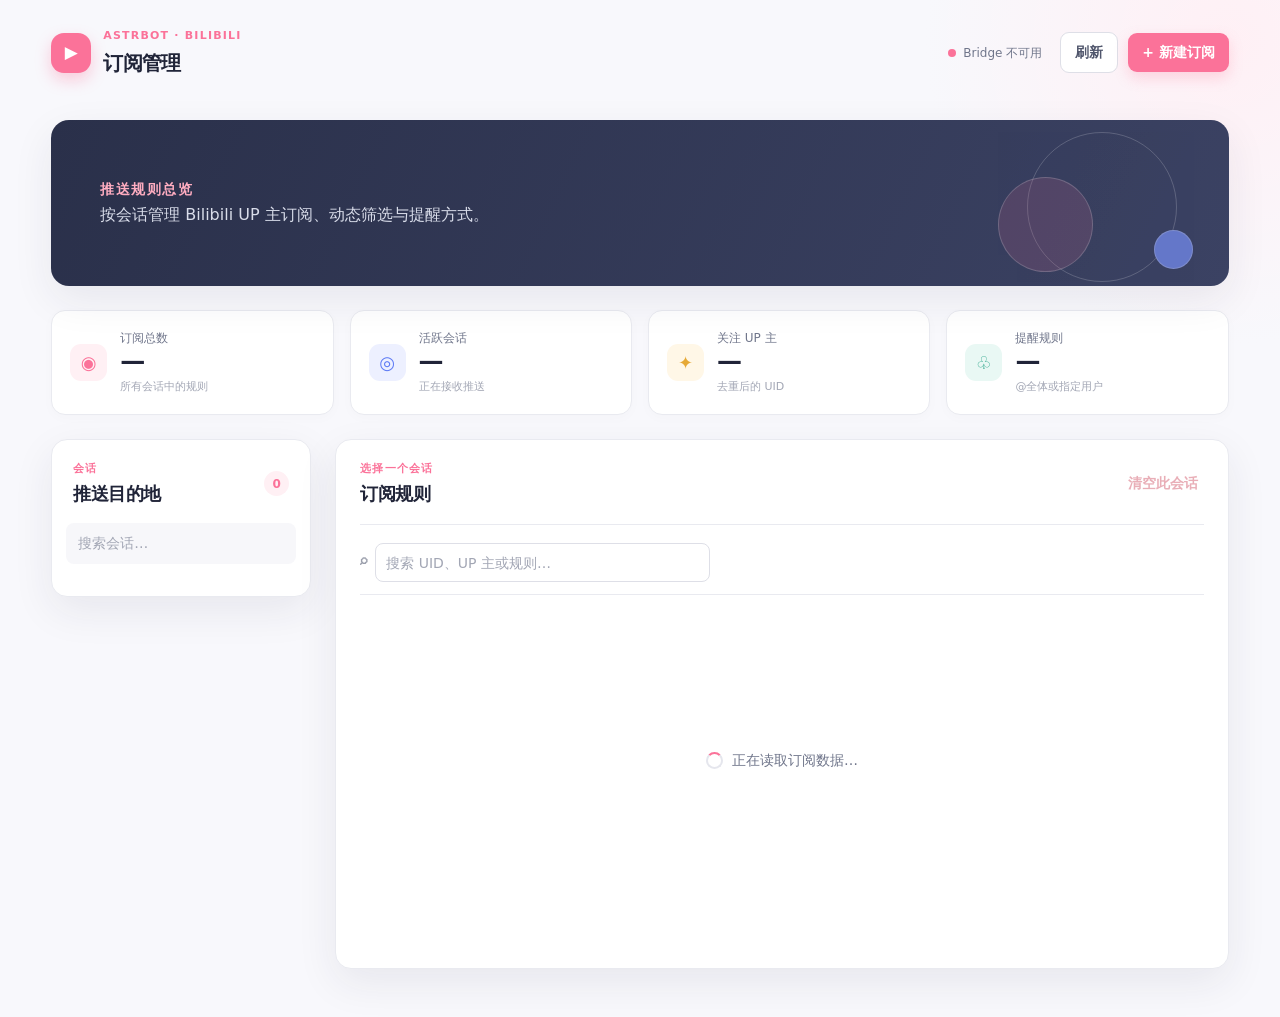
==== pages/subscription-manager/index.html @ 0c285168 "feat: add plugin page" ====
<!doctype html>
<html lang="zh-CN">
<head>
  <meta charset="utf-8">
  <meta name="viewport" content="width=device-width, initial-scale=1">
  <meta name="color-scheme" content="light">
  <title>Bilibili 订阅管理</title>
  <link rel="stylesheet" href="./style.css">
</head>
<body>
  <a class="skip-link" href="#subscriptions">跳到订阅列表</a>
  <main class="app-shell">
    <header class="topbar">
      <div class="brand">
        <span class="brand-mark" aria-hidden="true">▶</span>
        <div><p class="eyebrow">ASTRBOT · BILIBILI</p><h1>订阅管理</h1></div>
      </div>
      <div class="topbar-actions">
        <span id="connection-state" class="connection-state" role="status"><i></i> 正在连接</span>
        <button id="refresh-button" class="button button-secondary" type="button" title="刷新数据">刷新</button>
        <button id="create-button" class="button button-primary" type="button">+ 新建订阅</button>
      </div>
    </header>

    <section class="hero" aria-labelledby="page-summary">
      <div>
        <p class="eyebrow">推送规则总览</p>
        <p>按会话管理 Bilibili UP 主订阅、动态筛选与提醒方式。</p>
      </div>
      <div class="hero-decoration" aria-hidden="true"><span></span><span></span><span></span></div>
    </section>

    <section class="metrics" aria-label="订阅统计">
      <article class="metric-card"><span class="metric-icon pink" aria-hidden="true">◉</span><div><span>订阅总数</span><strong id="stat-subscriptions">—</strong><small>所有会话中的规则</small></div></article>
      <article class="metric-card"><span class="metric-icon blue" aria-hidden="true">◎</span><div><span>活跃会话</span><strong id="stat-sessions">—</strong><small>正在接收推送</small></div></article>
      <article class="metric-card"><span class="metric-icon amber" aria-hidden="true">✦</span><div><span>关注 UP 主</span><strong id="stat-ups">—</strong><small>去重后的 UID</small></div></article>
      <article class="metric-card"><span class="metric-icon mint" aria-hidden="true">♧</span><div><span>提醒规则</span><strong id="stat-notifications">—</strong><small>@全体或指定用户</small></div></article>
    </section>

    <section class="workspace" aria-label="订阅工作区">
      <aside class="session-panel" aria-labelledby="sessions-title">
        <div class="panel-heading"><div><p class="eyebrow">会话</p><h2 id="sessions-title">推送目的地</h2></div><span id="session-count" class="count-badge">0</span></div>
        <label class="visually-hidden" for="session-filter">过滤会话</label>
        <input id="session-filter" class="session-filter" type="search" placeholder="搜索会话…" autocomplete="off">
        <div id="session-list" class="session-list" role="listbox" aria-label="会话列表"></div>
      </aside>

      <section id="subscriptions" class="table-panel" aria-labelledby="subscriptions-title" tabindex="-1">
        <div class="panel-heading table-heading"><div><p id="selected-session-caption" class="eyebrow">选择一个会话</p><h2 id="subscriptions-title">订阅规则</h2></div><button id="delete-session-button" class="text-button danger" type="button" disabled>清空此会话</button></div>
        <div class="table-tools">
          <label class="search-field" for="subscription-search"><span aria-hidden="true">⌕</span><input id="subscription-search" type="search" placeholder="搜索 UID、UP 主或规则…" autocomplete="off"></label>
          <span id="result-count" class="result-count" aria-live="polite"></span>
        </div>
        <div id="loading-state" class="loading-state" aria-live="polite"><span class="spinner" aria-hidden="true"></span>正在读取订阅数据…</div>
        <div id="table-wrap" class="table-wrap" hidden>
          <table>
            <thead><tr><th scope="col">UP 主</th><th scope="col">动态类型</th><th scope="col">内容筛选</th><th scope="col">提醒方式</th><th scope="col"><span class="visually-hidden">操作</span></th></tr></thead>
            <tbody id="subscription-body"></tbody>
          </table>
        </div>
        <div id="empty-state" class="empty-state" hidden><span aria-hidden="true">◌</span><h3>这里还没有订阅</h3><p>新建一条规则，开始接收 UP 主动态。</p><button class="button button-primary empty-create" type="button">+ 新建订阅</button></div>
      </section>
    </section>
  </main>

  <div id="drawer-backdrop" class="drawer-backdrop" hidden></div>
  <aside id="subscription-drawer" class="drawer" aria-labelledby="drawer-title" aria-modal="true" role="dialog" hidden>
    <form id="subscription-form" novalidate>
      <header class="drawer-header"><div><p id="drawer-kicker" class="eyebrow">新建规则</p><h2 id="drawer-title">添加订阅</h2></div><button id="close-drawer" class="icon-button" type="button" aria-label="关闭抽屉">×</button></header>
      <div class="drawer-content">
        <div id="form-message" class="form-message" role="alert" hidden></div>
        <fieldset class="form-section"><legend>订阅对象</legend>
          <div class="form-grid">
            <label>会话 UMO <span aria-hidden="true">*</span><input name="umo" required placeholder="例如 aiocqhttp:GroupMessage:12345" autocomplete="off"><small>推送到的 AstrBot 会话标识。</small></label>
            <label>UP 主 UID <span aria-hidden="true">*</span><div class="uid-control"><input name="uid" inputmode="numeric" pattern="[0-9]+" required placeholder="例如 2" autocomplete="off"><button id="lookup-up" type="button" class="button button-secondary">查找</button></div><small id="up-preview">输入 UID 后可查找 UP 主。</small></label>
          </div>
        </fieldset>
        <fieldset class="form-section"><legend>动态筛选</legend>
          <p class="field-hint">未选择类型时，默认接收所有支持的动态类型。</p>
          <div id="type-options" class="check-grid">
            <label><input type="checkbox" name="filter_types" value="video"> 过滤视频</label><label><input type="checkbox" name="filter_types" value="draw"> 过滤图文</label><label><input type="checkbox" name="filter_types" value="article"> 过滤专栏</label><label><input type="checkbox" name="filter_types" value="forward"> 过滤转发</label><label><input type="checkbox" name="filter_types" value="lottery"> 过滤抽奖</label><label><input type="checkbox" name="filter_types" value="live"> 过滤直播</label><label><input type="checkbox" name="filter_types" value="live_end"> 仅过滤下播</label><label><input type="checkbox" name="filter_types" value="forward_lottery"> 过滤转发抽奖</label>
          </div>
          <label class="full-label">内容过滤正则 <textarea name="filter_regex" rows="3" placeholder="例如 口令" autocomplete="off"></textarea><small>每行一条；命中正则的动态将被过滤。</small></label>
        </fieldset>
        <fieldset class="form-section"><legend>提醒方式</legend>
          <label class="toggle-row"><span><strong>@全体成员</strong><small>群聊中发布动态或开播时尝试 @ 全体。</small></span><input type="checkbox" name="at_all" role="switch"><i aria-hidden="true"></i></label>
          <label class="toggle-row"><span><strong>仅开播 @ 全体</strong><small>只在该 UP 主开播时尝试 @ 全体。</small></span><input type="checkbox" name="live_atall" role="switch"><i aria-hidden="true"></i></label>
          <label class="full-label">@指定订阅者 <input name="at_sub_users" placeholder="使用逗号分隔用户 ID" autocomplete="off"><small>动态命中时依次 @ 这些订阅者。</small></label>
        </fieldset>
      </div>
      <footer class="drawer-footer"><button id="cancel-drawer" class="button button-secondary" type="button">取消</button><button id="save-subscription" class="button button-primary" type="submit">保存订阅</button></footer>
    </form>
  </aside>

  <div id="confirm-dialog" class="modal-backdrop" role="presentation" hidden><section class="confirm-dialog" role="dialog" aria-modal="true" aria-labelledby="confirm-title" aria-describedby="confirm-description"><span class="confirm-icon" aria-hidden="true">!</span><h2 id="confirm-title">确认操作</h2><p id="confirm-description"></p><div class="confirm-actions"><button id="confirm-cancel" class="button button-secondary" type="button">取消</button><button id="confirm-ok" class="button button-danger" type="button">确认删除</button></div></section></div>
  <div id="toast-region" class="toast-region" aria-live="polite" aria-atomic="true"></div>
  <script type="module" src="./app.js"></script>
</body>
</html>
---- pages/subscription-manager/style.css ----
[hidden]{display:none!important}:root{--ink:#202438;--muted:#70768b;--line:#e9eaf0;--surface:#fff;--canvas:#f8f8fc;--pink:#fb7299;--pink-deep:#e8547f;--pink-soft:#fff0f4;--blue:#5e7bf5;--mint:#40af96;--amber:#e6a936;--shadow:0 14px 40px rgba(38,42,64,.08);font-family:Inter,"PingFang SC","Microsoft YaHei",system-ui,sans-serif;color:var(--ink);background:var(--canvas)}*{box-sizing:border-box}body{margin:0;background:radial-gradient(circle at 96% 4%,#fff0f5 0,transparent 19rem),var(--canvas);font-size:14px;line-height:1.5}button,input{font:inherit}button{cursor:pointer}button:focus-visible,input:focus-visible{outline:3px solid rgba(94,123,245,.28);outline-offset:2px}.skip-link{position:fixed;z-index:20;top:-3rem;left:1rem;background:var(--ink);color:#fff;padding:.6rem .9rem;border-radius:8px}.skip-link:focus{top:1rem}.app-shell{max-width:1440px;margin:auto;padding:28px clamp(18px,4vw,56px) 48px}.topbar,.panel-heading,.topbar-actions,.brand,.metrics,.table-tools,.uid-control{display:flex;align-items:center}.topbar{justify-content:space-between;margin-bottom:42px}.brand{gap:12px}.brand-mark{display:grid;place-items:center;width:40px;height:40px;border-radius:13px;background:var(--pink);color:white;font-size:17px;box-shadow:0 7px 16px #fb729955}.eyebrow{margin:0 0 3px;font-size:11px;font-weight:750;letter-spacing:.11em;color:var(--pink);text-transform:uppercase}.brand h1{font-size:20px;margin:0;letter-spacing:-.03em}.topbar-actions{gap:10px}.connection-state{display:flex;align-items:center;gap:7px;margin-right:8px;color:var(--muted);font-size:12px}.connection-state i{width:8px;height:8px;background:#c7c9d4;border-radius:50%}.connection-state.connected i{background:var(--mint);box-shadow:0 0 0 4px #40af9620}.connection-state.error i{background:var(--pink)}.button{border:0;border-radius:9px;padding:9px 14px;font-weight:650;white-space:nowrap;transition:.18s ease}.button:hover{transform:translateY(-1px)}.button:disabled,.text-button:disabled{opacity:.45;cursor:not-allowed;transform:none}.button-primary{color:white;background:var(--pink);box-shadow:0 6px 14px #fb729940}.button-primary:hover{background:var(--pink-deep)}.button-secondary{color:#50566c;background:#fff;border:1px solid #dedfe7}.button-secondary:hover{border-color:#bfc2cf;background:#fafafe}.button-danger{color:#fff;background:#dd4d5d}.hero{position:relative;overflow:hidden;display:flex;align-items:center;justify-content:space-between;min-height:166px;padding:29px clamp(25px,4vw,49px);margin-bottom:24px;border-radius:18px;color:#fff;background:linear-gradient(115deg,#2a304a,#3b4263);box-shadow:var(--shadow)}.hero p:not(.eyebrow){margin:0;color:#d9ddea;font-size:16px}.hero .eyebrow{color:#ffadc1;font-size:14px}.hero-decoration{position:absolute;right:3%;width:220px;height:145px;opacity:.7}.hero-decoration span{position:absolute;display:block;border:1px solid #fff4;border-radius:50%}.hero-decoration span:nth-child(1){width:150px;height:150px;right:16px;top:2px}.hero-decoration span:nth-child(2){width:95px;height:95px;right:100px;top:47px;background:#fb729933}.hero-decoration span:nth-child(3){width:39px;height:39px;right:0;top:100px;background:#778ff6}.metrics{gap:16px;margin-bottom:24px}.metric-card{flex:1;min-width:0;display:flex;align-items:center;gap:13px;padding:18px;border:1px solid var(--line);border-radius:14px;background:var(--surface);box-shadow:0 3px 13px #252a3f05}.metric-icon{display:grid;flex:0 0 auto;place-items:center;width:37px;height:37px;border-radius:11px;font-size:18px}.metric-icon.pink{color:var(--pink);background:var(--pink-soft)}.metric-icon.blue{color:var(--blue);background:#edf0ff}.metric-icon.amber{color:var(--amber);background:#fff7e7}.metric-icon.mint{color:var(--mint);background:#e9f8f4}.metric-card span:not(.metric-icon){display:block;font-size:12px;color:var(--muted)}.metric-card strong{display:block;font-size:25px;letter-spacing:-.04em;line-height:1.12}.metric-card small{color:#a3a7b5;font-size:11px}.workspace{display:grid;grid-template-columns:260px minmax(0,1fr);gap:24px}.session-panel,.table-panel{border:1px solid var(--line);border-radius:16px;background:var(--surface);box-shadow:var(--shadow)}.session-panel{align-self:start;padding:21px 14px}.panel-heading{justify-content:space-between;padding:0 7px 16px}.panel-heading h2{margin:0;font-size:18px;letter-spacing:-.025em}.count-badge{display:grid;place-items:center;min-width:25px;height:25px;padding:0 7px;border-radius:99px;color:var(--pink);font-size:12px;font-weight:700;background:var(--pink-soft)}.session-filter{width:100%;padding:9px 11px;margin-bottom:11px;color:var(--ink);background:#f7f7fa;border:1px solid transparent;border-radius:8px}.session-filter::placeholder,input::placeholder{color:#a2a6b4}.session-filter:focus{background:#fff;border-color:#b8c2f3;outline:0}.session-list{display:grid;gap:3px;max-height:518px;overflow:auto;padding-right:2px}.session-option{position:relative;width:100%;border:0;border-radius:9px;padding:10px 10px 10px 13px;text-align:left;background:transparent;color:#555a6d}.session-option:hover{background:#f8f8fb}.session-option[aria-selected=true]{background:var(--pink-soft);color:#bd4164;font-weight:650}.session-option[aria-selected=true]::before{content:"";position:absolute;left:0;top:10px;bottom:10px;width:3px;border-radius:5px;background:var(--pink)}.session-option span{display:block;overflow:hidden;text-overflow:ellipsis;white-space:nowrap}.session-option small{color:#9a9dac;font-size:11px}.table-panel{min-height:530px;padding:21px 24px}.table-heading{padding:0 0 17px}.text-button{border:0;padding:6px;background:transparent;font-weight:650}.danger{color:#cf4e61}.table-tools{justify-content:space-between;gap:12px;padding:12px 0;border-top:1px solid var(--line);border-bottom:1px solid var(--line)}.search-field{display:flex;align-items:center;gap:8px;width:min(350px,100%);color:#9b9fac}.search-field input{width:100%;border:0;outline:0;background:transparent;padding:5px 0;color:var(--ink)}.result-count{color:var(--muted);font-size:12px;white-space:nowrap}.table-wrap{overflow-x:auto}table{width:100%;border-collapse:collapse;min-width:720px}th{padding:13px 10px;color:#9095a5;font-size:11px;font-weight:700;letter-spacing:.07em;text-align:left;text-transform:uppercase}td{padding:15px 10px;border-top:1px solid #f0f0f4;vertical-align:middle}.up-cell{display:flex;align-items:center;gap:10px;min-width:175px}.avatar{display:grid;place-items:center;flex:0 0 auto;width:33px;height:33px;border-radius:50%;background:#eceef8;color:#6676c5;font-weight:750}.up-cell strong,.up-cell small{display:block;max-width:145px;overflow:hidden;text-overflow:ellipsis;white-space:nowrap}.up-cell small{color:#9195a4;font-size:11px}.chips{display:flex;flex-wrap:wrap;gap:4px;max-width:190px}.chip{padding:3px 7px;border-radius:5px;color:#5b6380;background:#f0f1f7;font-size:11px;white-space:nowrap}.chip.live{color:#b35c31;background:#fff1e8}.chip.all{color:#6b59ad;background:#f1edff}.muted-cell{max-width:195px;overflow:hidden;text-overflow:ellipsis;white-space:nowrap;color:#73788b;font-size:12px}.row-actions{display:flex;justify-content:flex-end;gap:2px}.row-action{border:0;padding:6px 8px;border-radius:7px;background:transparent;color:#777d90;font-weight:600}.row-action:hover{background:#f2f3f7}.row-action.delete:hover{color:#d0475b;background:#fff1f3}.loading-state,.empty-state{display:grid;place-items:center;min-height:330px;color:var(--muted);text-align:center}.loading-state{display:flex;gap:9px;justify-content:center}.spinner{width:17px;height:17px;border:2px solid #e5e6ed;border-top-color:var(--pink);border-radius:50%;animation:spin .7s linear infinite}.empty-state h3{margin:9px 0 3px;color:var(--ink)}.empty-state p{margin:0 0 15px}.empty-state>span{font-size:35px;color:var(--pink)}.drawer-backdrop,.modal-backdrop{position:fixed;z-index:30;inset:0;background:#20243855;backdrop-filter:blur(2px)}.drawer{position:fixed;z-index:31;top:0;right:0;display:flex;width:min(568px,100%);height:100dvh;background:#fff;box-shadow:-15px 0 45px #1e233434}.drawer form{display:flex;flex-direction:column;width:100%;min-height:0}.drawer-header,.drawer-footer{display:flex;align-items:center;justify-content:space-between;padding:20px 26px;border-bottom:1px solid var(--line)}.drawer-header h2{margin:0;font-size:22px}.icon-button{display:grid;place-items:center;width:33px;height:33px;border:0;border-radius:50%;color:#60667a;background:#f4f4f7;font-size:25px;line-height:1}.drawer-content{overflow:auto;padding:8px 26px 26px}.form-message{padding:10px 12px;margin-top:15px;border-radius:8px;color:#b54359;background:#fff0f3}.form-section{margin:0;padding:21px 0;border:0;border-bottom:1px solid var(--line)}.form-section legend{padding:0;margin-bottom:13px;font-size:15px;font-weight:750}.form-grid{display:grid;grid-template-columns:1fr 1fr;gap:15px}label{display:block;color:#454b60;font-weight:650}label>input:not([type=checkbox]),label>textarea,.uid-control input{width:100%;margin-top:6px;padding:0 10px;border:1px solid #dedfe7;border-radius:8px;color:var(--ink);font-weight:400;background:#fff}label>input:not([type=checkbox]),.uid-control input{height:39px}label>textarea{padding:9px 10px;resize:vertical;line-height:1.45}label>input:disabled{color:#7b8091;background:#f5f5f7;cursor:not-allowed}label small,.field-hint{display:block;margin-top:5px;color:#8d92a1;font-size:11px;font-weight:400;line-height:1.45}.field-hint{margin:0 0 11px}.uid-control{gap:7px}.uid-control input{min-width:0}.uid-control .button{margin-top:6px;padding:8px 10px}.check-grid{display:grid;grid-template-columns:repeat(3,1fr);gap:8px;margin-bottom:17px}.check-grid label{display:flex;align-items:center;gap:7px;padding:8px;border:1px solid #e5e6ed;border-radius:8px;font-size:12px;font-weight:550}.check-grid input{accent-color:var(--pink)}.full-label{margin-top:15px}.toggle-row{position:relative;display:flex;align-items:center;justify-content:space-between;gap:16px;padding:10px 0}.toggle-row strong,.toggle-row small{display:block}.toggle-row small{margin-top:2px}.toggle-row input{position:absolute;opacity:0}.toggle-row i{position:relative;display:block;flex:0 0 auto;width:40px;height:22px;border-radius:99px;background:#d9dbe3;transition:.2s}.toggle-row i::after{content:"";position:absolute;top:3px;left:3px;width:16px;height:16px;border-radius:50%;background:white;box-shadow:0 1px 3px #3334;transition:.2s}.toggle-row input:checked+i{background:var(--pink)}.toggle-row input:checked+i::after{transform:translateX(18px)}.toggle-row input:focus-visible+i{outline:3px solid #778ff655}.drawer-footer{gap:10px;justify-content:flex-end;margin-top:auto;border-top:1px solid var(--line);border-bottom:0}.modal-backdrop{z-index:40;display:grid;place-items:center;padding:18px}.confirm-dialog{width:min(410px,100%);padding:28px;border-radius:16px;text-align:center;background:#fff;box-shadow:var(--shadow)}.confirm-icon{display:grid;place-items:center;width:38px;height:38px;margin:auto auto 13px;border-radius:50%;color:#c84e60;background:#fff0f2;font-size:22px;font-weight:800}.confirm-dialog h2{margin:0;font-size:20px}.confirm-dialog p{margin:8px 0 22px;color:var(--muted)}.confirm-actions{display:flex;justify-content:center;gap:10px}.toast-region{position:fixed;z-index:50;right:22px;bottom:22px;display:grid;gap:8px}.toast{max-width:350px;padding:11px 14px;border-radius:10px;color:#fff;background:#30364f;box-shadow:0 8px 25px #22263836}.toast.error{background:#c94d5e}[data-theme=dark]{--ink:#e6e8ef;--muted:#a9afc0;--line:#373d51;--surface:#252a3a;--canvas:#1a1e2a;--pink-soft:#402a38;--shadow:0 14px 40px rgba(0,0,0,.28)}[data-theme=dark] body{background:radial-gradient(circle at 96% 4%,#382735 0,transparent 19rem),var(--canvas)}[data-theme=dark] .button-secondary,[data-theme=dark] label>input:not([type=checkbox]),[data-theme=dark] label>textarea{color:var(--ink);border-color:#4b5267;background:#2b3041}[data-theme=dark] .session-filter{color:var(--ink);background:#2b3041}[data-theme=dark] .session-filter:focus{background:#303649;border-color:#778ff6}[data-theme=dark] .session-option:hover,[data-theme=dark] .row-action:hover{background:#303649}[data-theme=dark] .check-grid label{border-color:#464d62}[data-theme=dark] .chip{color:#c4cad8;background:#343b50}[data-theme=dark] .drawer,[data-theme=dark] .confirm-dialog{background:#252a3a}[data-theme=dark] label>input:disabled{color:#aeb4c3;background:#303649}@keyframes spin{to{transform:rotate(360deg)}}
@media(max-width:900px){.metrics{display:grid;grid-template-columns:repeat(2,1fr)}.workspace{grid-template-columns:215px minmax(0,1fr)}.table-panel{padding:19px}.connection-state{display:none}}@media(max-width:680px){.app-shell{padding:17px 14px 30px}.topbar{align-items:flex-start;margin-bottom:25px}.topbar-actions{flex-wrap:wrap;justify-content:flex-end}.topbar-actions .button-secondary{padding:8px 10px}.hero{min-height:148px;padding:25px}.hero-decoration{right:-80px}.metrics{gap:10px}.metric-card{padding:13px;gap:9px}.metric-card small{display:none}.metric-card strong{font-size:22px}.metric-icon{width:31px;height:31px}.workspace{display:block}.session-panel{margin-bottom:14px;padding:16px}.session-list{display:flex;max-height:none;overflow-x:auto}.session-option{min-width:155px}.table-panel{padding:16px;min-height:400px}.table-heading{align-items:flex-start}.table-tools{align-items:flex-start;flex-direction:column}.search-field{width:100%}.drawer-header,.drawer-footer{padding:17px}.drawer-content{padding:7px 17px 20px}.form-grid{grid-template-columns:1fr}.check-grid{grid-template-columns:repeat(2,1fr)}.drawer-footer .button{flex:1}.toast-region{right:14px;bottom:14px;left:14px}.toast{max-width:none}}@media(max-width:380px){.topbar-actions{gap:6px}.topbar-actions .button{font-size:12px}.metrics{grid-template-columns:1fr 1fr}.metric-card span:not(.metric-icon){font-size:11px}.hero h2{font-size:22px}}.visually-hidden{position:absolute;width:1px;height:1px;padding:0;margin:-1px;overflow:hidden;clip:rect(0,0,0,0);white-space:nowrap;border:0}
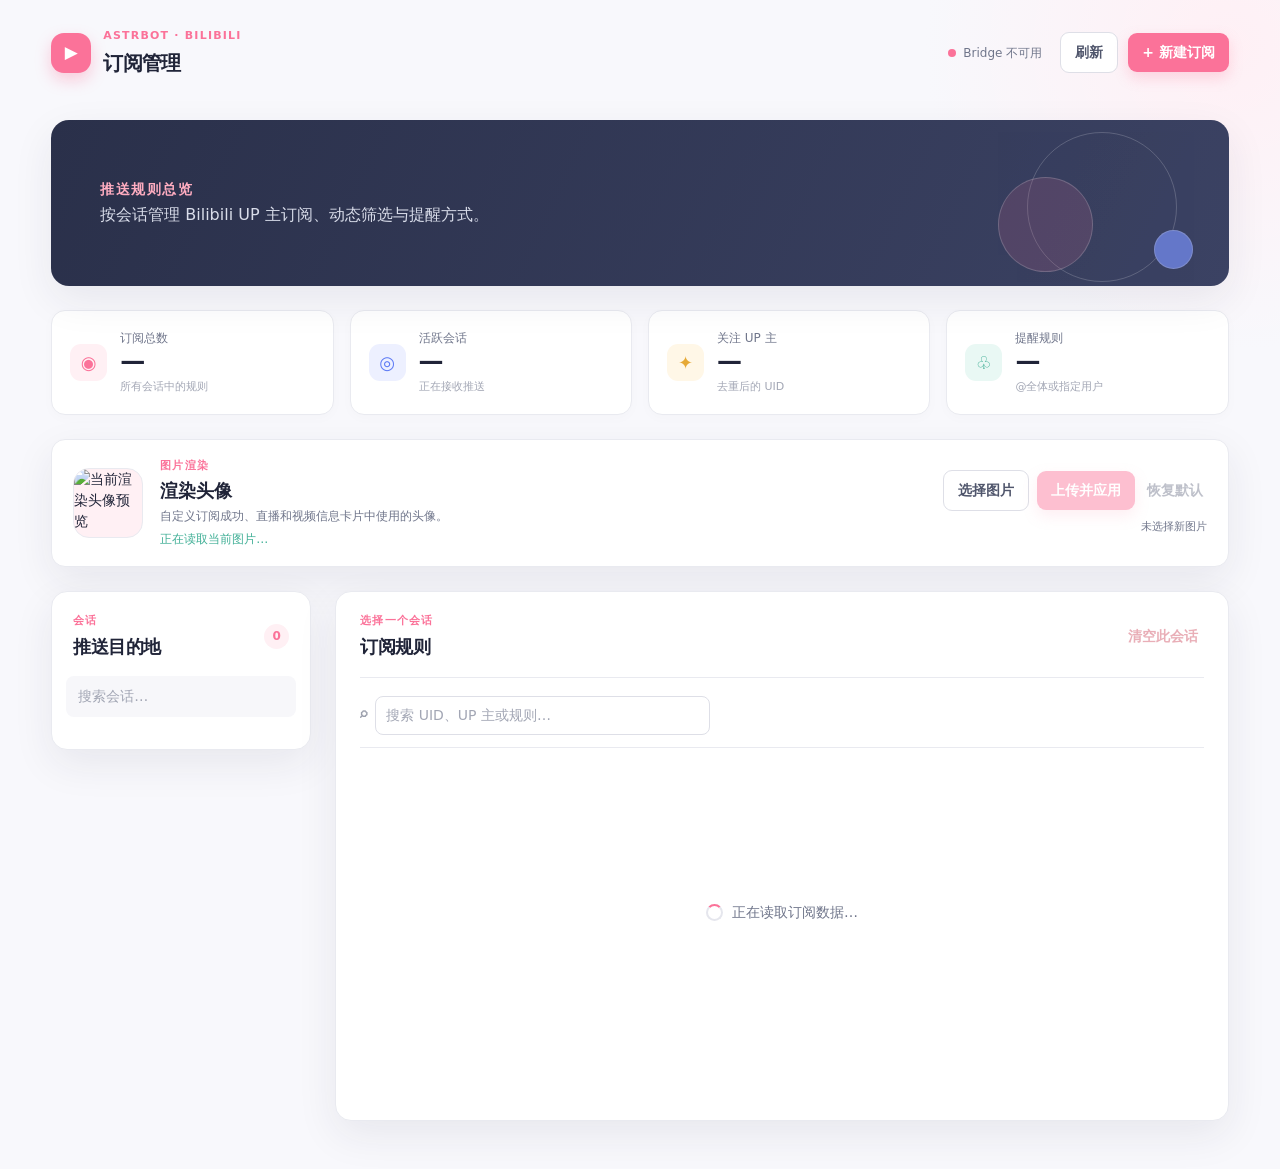
==== commit 9af69920: "feat: enable to customize logo img" ====
--- a/pages/subscription-manager/index.html
+++ b/pages/subscription-manager/index.html
@@ -35,6 +35,12 @@
       <article class="metric-card"><span class="metric-icon blue" aria-hidden="true">◎</span><div><span>活跃会话</span><strong id="stat-sessions">—</strong><small>正在接收推送</small></div></article>
       <article class="metric-card"><span class="metric-icon amber" aria-hidden="true">✦</span><div><span>关注 UP 主</span><strong id="stat-ups">—</strong><small>去重后的 UID</small></div></article>
       <article class="metric-card"><span class="metric-icon mint" aria-hidden="true">♧</span><div><span>提醒规则</span><strong id="stat-notifications">—</strong><small>@全体或指定用户</small></div></article>
+    </section>
+
+    <section class="logo-settings" aria-labelledby="logo-title">
+      <div class="logo-preview-wrap"><img id="logo-preview" class="logo-preview" alt="当前渲染头像预览"></div>
+      <div class="logo-copy"><p class="eyebrow">图片渲染</p><h2 id="logo-title">渲染头像</h2><p>自定义订阅成功、直播和视频信息卡片中使用的头像。</p><span id="logo-status" class="logo-status" role="status">正在读取当前图片…</span></div>
+      <div class="logo-actions"><input id="logo-file" class="visually-hidden" type="file" accept="image/png,image/jpeg,image/webp" aria-label="选择渲染头像图片"><button id="choose-logo" class="button button-secondary" type="button">选择图片</button><button id="upload-logo" class="button button-primary" type="button" disabled>上传并应用</button><button id="reset-logo" class="text-button" type="button" disabled>恢复默认</button><small id="logo-file-name">未选择新图片</small></div>
     </section>
 
     <section class="workspace" aria-label="订阅工作区">
--- a/pages/subscription-manager/style.css
+++ b/pages/subscription-manager/style.css
@@ -1,2 +1,4 @@
 [hidden]{display:none!important}:root{--ink:#202438;--muted:#70768b;--line:#e9eaf0;--surface:#fff;--canvas:#f8f8fc;--pink:#fb7299;--pink-deep:#e8547f;--pink-soft:#fff0f4;--blue:#5e7bf5;--mint:#40af96;--amber:#e6a936;--shadow:0 14px 40px rgba(38,42,64,.08);font-family:Inter,"PingFang SC","Microsoft YaHei",system-ui,sans-serif;color:var(--ink);background:var(--canvas)}*{box-sizing:border-box}body{margin:0;background:radial-gradient(circle at 96% 4%,#fff0f5 0,transparent 19rem),var(--canvas);font-size:14px;line-height:1.5}button,input{font:inherit}button{cursor:pointer}button:focus-visible,input:focus-visible{outline:3px solid rgba(94,123,245,.28);outline-offset:2px}.skip-link{position:fixed;z-index:20;top:-3rem;left:1rem;background:var(--ink);color:#fff;padding:.6rem .9rem;border-radius:8px}.skip-link:focus{top:1rem}.app-shell{max-width:1440px;margin:auto;padding:28px clamp(18px,4vw,56px) 48px}.topbar,.panel-heading,.topbar-actions,.brand,.metrics,.table-tools,.uid-control{display:flex;align-items:center}.topbar{justify-content:space-between;margin-bottom:42px}.brand{gap:12px}.brand-mark{display:grid;place-items:center;width:40px;height:40px;border-radius:13px;background:var(--pink);color:white;font-size:17px;box-shadow:0 7px 16px #fb729955}.eyebrow{margin:0 0 3px;font-size:11px;font-weight:750;letter-spacing:.11em;color:var(--pink);text-transform:uppercase}.brand h1{font-size:20px;margin:0;letter-spacing:-.03em}.topbar-actions{gap:10px}.connection-state{display:flex;align-items:center;gap:7px;margin-right:8px;color:var(--muted);font-size:12px}.connection-state i{width:8px;height:8px;background:#c7c9d4;border-radius:50%}.connection-state.connected i{background:var(--mint);box-shadow:0 0 0 4px #40af9620}.connection-state.error i{background:var(--pink)}.button{border:0;border-radius:9px;padding:9px 14px;font-weight:650;white-space:nowrap;transition:.18s ease}.button:hover{transform:translateY(-1px)}.button:disabled,.text-button:disabled{opacity:.45;cursor:not-allowed;transform:none}.button-primary{color:white;background:var(--pink);box-shadow:0 6px 14px #fb729940}.button-primary:hover{background:var(--pink-deep)}.button-secondary{color:#50566c;background:#fff;border:1px solid #dedfe7}.button-secondary:hover{border-color:#bfc2cf;background:#fafafe}.button-danger{color:#fff;background:#dd4d5d}.hero{position:relative;overflow:hidden;display:flex;align-items:center;justify-content:space-between;min-height:166px;padding:29px clamp(25px,4vw,49px);margin-bottom:24px;border-radius:18px;color:#fff;background:linear-gradient(115deg,#2a304a,#3b4263);box-shadow:var(--shadow)}.hero p:not(.eyebrow){margin:0;color:#d9ddea;font-size:16px}.hero .eyebrow{color:#ffadc1;font-size:14px}.hero-decoration{position:absolute;right:3%;width:220px;height:145px;opacity:.7}.hero-decoration span{position:absolute;display:block;border:1px solid #fff4;border-radius:50%}.hero-decoration span:nth-child(1){width:150px;height:150px;right:16px;top:2px}.hero-decoration span:nth-child(2){width:95px;height:95px;right:100px;top:47px;background:#fb729933}.hero-decoration span:nth-child(3){width:39px;height:39px;right:0;top:100px;background:#778ff6}.metrics{gap:16px;margin-bottom:24px}.metric-card{flex:1;min-width:0;display:flex;align-items:center;gap:13px;padding:18px;border:1px solid var(--line);border-radius:14px;background:var(--surface);box-shadow:0 3px 13px #252a3f05}.metric-icon{display:grid;flex:0 0 auto;place-items:center;width:37px;height:37px;border-radius:11px;font-size:18px}.metric-icon.pink{color:var(--pink);background:var(--pink-soft)}.metric-icon.blue{color:var(--blue);background:#edf0ff}.metric-icon.amber{color:var(--amber);background:#fff7e7}.metric-icon.mint{color:var(--mint);background:#e9f8f4}.metric-card span:not(.metric-icon){display:block;font-size:12px;color:var(--muted)}.metric-card strong{display:block;font-size:25px;letter-spacing:-.04em;line-height:1.12}.metric-card small{color:#a3a7b5;font-size:11px}.workspace{display:grid;grid-template-columns:260px minmax(0,1fr);gap:24px}.session-panel,.table-panel{border:1px solid var(--line);border-radius:16px;background:var(--surface);box-shadow:var(--shadow)}.session-panel{align-self:start;padding:21px 14px}.panel-heading{justify-content:space-between;padding:0 7px 16px}.panel-heading h2{margin:0;font-size:18px;letter-spacing:-.025em}.count-badge{display:grid;place-items:center;min-width:25px;height:25px;padding:0 7px;border-radius:99px;color:var(--pink);font-size:12px;font-weight:700;background:var(--pink-soft)}.session-filter{width:100%;padding:9px 11px;margin-bottom:11px;color:var(--ink);background:#f7f7fa;border:1px solid transparent;border-radius:8px}.session-filter::placeholder,input::placeholder{color:#a2a6b4}.session-filter:focus{background:#fff;border-color:#b8c2f3;outline:0}.session-list{display:grid;gap:3px;max-height:518px;overflow:auto;padding-right:2px}.session-option{position:relative;width:100%;border:0;border-radius:9px;padding:10px 10px 10px 13px;text-align:left;background:transparent;color:#555a6d}.session-option:hover{background:#f8f8fb}.session-option[aria-selected=true]{background:var(--pink-soft);color:#bd4164;font-weight:650}.session-option[aria-selected=true]::before{content:"";position:absolute;left:0;top:10px;bottom:10px;width:3px;border-radius:5px;background:var(--pink)}.session-option span{display:block;overflow:hidden;text-overflow:ellipsis;white-space:nowrap}.session-option small{color:#9a9dac;font-size:11px}.table-panel{min-height:530px;padding:21px 24px}.table-heading{padding:0 0 17px}.text-button{border:0;padding:6px;background:transparent;font-weight:650}.danger{color:#cf4e61}.table-tools{justify-content:space-between;gap:12px;padding:12px 0;border-top:1px solid var(--line);border-bottom:1px solid var(--line)}.search-field{display:flex;align-items:center;gap:8px;width:min(350px,100%);color:#9b9fac}.search-field input{width:100%;border:0;outline:0;background:transparent;padding:5px 0;color:var(--ink)}.result-count{color:var(--muted);font-size:12px;white-space:nowrap}.table-wrap{overflow-x:auto}table{width:100%;border-collapse:collapse;min-width:720px}th{padding:13px 10px;color:#9095a5;font-size:11px;font-weight:700;letter-spacing:.07em;text-align:left;text-transform:uppercase}td{padding:15px 10px;border-top:1px solid #f0f0f4;vertical-align:middle}.up-cell{display:flex;align-items:center;gap:10px;min-width:175px}.avatar{display:grid;place-items:center;flex:0 0 auto;width:33px;height:33px;border-radius:50%;background:#eceef8;color:#6676c5;font-weight:750}.up-cell strong,.up-cell small{display:block;max-width:145px;overflow:hidden;text-overflow:ellipsis;white-space:nowrap}.up-cell small{color:#9195a4;font-size:11px}.chips{display:flex;flex-wrap:wrap;gap:4px;max-width:190px}.chip{padding:3px 7px;border-radius:5px;color:#5b6380;background:#f0f1f7;font-size:11px;white-space:nowrap}.chip.live{color:#b35c31;background:#fff1e8}.chip.all{color:#6b59ad;background:#f1edff}.muted-cell{max-width:195px;overflow:hidden;text-overflow:ellipsis;white-space:nowrap;color:#73788b;font-size:12px}.row-actions{display:flex;justify-content:flex-end;gap:2px}.row-action{border:0;padding:6px 8px;border-radius:7px;background:transparent;color:#777d90;font-weight:600}.row-action:hover{background:#f2f3f7}.row-action.delete:hover{color:#d0475b;background:#fff1f3}.loading-state,.empty-state{display:grid;place-items:center;min-height:330px;color:var(--muted);text-align:center}.loading-state{display:flex;gap:9px;justify-content:center}.spinner{width:17px;height:17px;border:2px solid #e5e6ed;border-top-color:var(--pink);border-radius:50%;animation:spin .7s linear infinite}.empty-state h3{margin:9px 0 3px;color:var(--ink)}.empty-state p{margin:0 0 15px}.empty-state>span{font-size:35px;color:var(--pink)}.drawer-backdrop,.modal-backdrop{position:fixed;z-index:30;inset:0;background:#20243855;backdrop-filter:blur(2px)}.drawer{position:fixed;z-index:31;top:0;right:0;display:flex;width:min(568px,100%);height:100dvh;background:#fff;box-shadow:-15px 0 45px #1e233434}.drawer form{display:flex;flex-direction:column;width:100%;min-height:0}.drawer-header,.drawer-footer{display:flex;align-items:center;justify-content:space-between;padding:20px 26px;border-bottom:1px solid var(--line)}.drawer-header h2{margin:0;font-size:22px}.icon-button{display:grid;place-items:center;width:33px;height:33px;border:0;border-radius:50%;color:#60667a;background:#f4f4f7;font-size:25px;line-height:1}.drawer-content{overflow:auto;padding:8px 26px 26px}.form-message{padding:10px 12px;margin-top:15px;border-radius:8px;color:#b54359;background:#fff0f3}.form-section{margin:0;padding:21px 0;border:0;border-bottom:1px solid var(--line)}.form-section legend{padding:0;margin-bottom:13px;font-size:15px;font-weight:750}.form-grid{display:grid;grid-template-columns:1fr 1fr;gap:15px}label{display:block;color:#454b60;font-weight:650}label>input:not([type=checkbox]),label>textarea,.uid-control input{width:100%;margin-top:6px;padding:0 10px;border:1px solid #dedfe7;border-radius:8px;color:var(--ink);font-weight:400;background:#fff}label>input:not([type=checkbox]),.uid-control input{height:39px}label>textarea{padding:9px 10px;resize:vertical;line-height:1.45}label>input:disabled{color:#7b8091;background:#f5f5f7;cursor:not-allowed}label small,.field-hint{display:block;margin-top:5px;color:#8d92a1;font-size:11px;font-weight:400;line-height:1.45}.field-hint{margin:0 0 11px}.uid-control{gap:7px}.uid-control input{min-width:0}.uid-control .button{margin-top:6px;padding:8px 10px}.check-grid{display:grid;grid-template-columns:repeat(3,1fr);gap:8px;margin-bottom:17px}.check-grid label{display:flex;align-items:center;gap:7px;padding:8px;border:1px solid #e5e6ed;border-radius:8px;font-size:12px;font-weight:550}.check-grid input{accent-color:var(--pink)}.full-label{margin-top:15px}.toggle-row{position:relative;display:flex;align-items:center;justify-content:space-between;gap:16px;padding:10px 0}.toggle-row strong,.toggle-row small{display:block}.toggle-row small{margin-top:2px}.toggle-row input{position:absolute;opacity:0}.toggle-row i{position:relative;display:block;flex:0 0 auto;width:40px;height:22px;border-radius:99px;background:#d9dbe3;transition:.2s}.toggle-row i::after{content:"";position:absolute;top:3px;left:3px;width:16px;height:16px;border-radius:50%;background:white;box-shadow:0 1px 3px #3334;transition:.2s}.toggle-row input:checked+i{background:var(--pink)}.toggle-row input:checked+i::after{transform:translateX(18px)}.toggle-row input:focus-visible+i{outline:3px solid #778ff655}.drawer-footer{gap:10px;justify-content:flex-end;margin-top:auto;border-top:1px solid var(--line);border-bottom:0}.modal-backdrop{z-index:40;display:grid;place-items:center;padding:18px}.confirm-dialog{width:min(410px,100%);padding:28px;border-radius:16px;text-align:center;background:#fff;box-shadow:var(--shadow)}.confirm-icon{display:grid;place-items:center;width:38px;height:38px;margin:auto auto 13px;border-radius:50%;color:#c84e60;background:#fff0f2;font-size:22px;font-weight:800}.confirm-dialog h2{margin:0;font-size:20px}.confirm-dialog p{margin:8px 0 22px;color:var(--muted)}.confirm-actions{display:flex;justify-content:center;gap:10px}.toast-region{position:fixed;z-index:50;right:22px;bottom:22px;display:grid;gap:8px}.toast{max-width:350px;padding:11px 14px;border-radius:10px;color:#fff;background:#30364f;box-shadow:0 8px 25px #22263836}.toast.error{background:#c94d5e}[data-theme=dark]{--ink:#e6e8ef;--muted:#a9afc0;--line:#373d51;--surface:#252a3a;--canvas:#1a1e2a;--pink-soft:#402a38;--shadow:0 14px 40px rgba(0,0,0,.28)}[data-theme=dark] body{background:radial-gradient(circle at 96% 4%,#382735 0,transparent 19rem),var(--canvas)}[data-theme=dark] .button-secondary,[data-theme=dark] label>input:not([type=checkbox]),[data-theme=dark] label>textarea{color:var(--ink);border-color:#4b5267;background:#2b3041}[data-theme=dark] .session-filter{color:var(--ink);background:#2b3041}[data-theme=dark] .session-filter:focus{background:#303649;border-color:#778ff6}[data-theme=dark] .session-option:hover,[data-theme=dark] .row-action:hover{background:#303649}[data-theme=dark] .check-grid label{border-color:#464d62}[data-theme=dark] .chip{color:#c4cad8;background:#343b50}[data-theme=dark] .drawer,[data-theme=dark] .confirm-dialog{background:#252a3a}[data-theme=dark] label>input:disabled{color:#aeb4c3;background:#303649}@keyframes spin{to{transform:rotate(360deg)}}
 @media(max-width:900px){.metrics{display:grid;grid-template-columns:repeat(2,1fr)}.workspace{grid-template-columns:215px minmax(0,1fr)}.table-panel{padding:19px}.connection-state{display:none}}@media(max-width:680px){.app-shell{padding:17px 14px 30px}.topbar{align-items:flex-start;margin-bottom:25px}.topbar-actions{flex-wrap:wrap;justify-content:flex-end}.topbar-actions .button-secondary{padding:8px 10px}.hero{min-height:148px;padding:25px}.hero-decoration{right:-80px}.metrics{gap:10px}.metric-card{padding:13px;gap:9px}.metric-card small{display:none}.metric-card strong{font-size:22px}.metric-icon{width:31px;height:31px}.workspace{display:block}.session-panel{margin-bottom:14px;padding:16px}.session-list{display:flex;max-height:none;overflow-x:auto}.session-option{min-width:155px}.table-panel{padding:16px;min-height:400px}.table-heading{align-items:flex-start}.table-tools{align-items:flex-start;flex-direction:column}.search-field{width:100%}.drawer-header,.drawer-footer{padding:17px}.drawer-content{padding:7px 17px 20px}.form-grid{grid-template-columns:1fr}.check-grid{grid-template-columns:repeat(2,1fr)}.drawer-footer .button{flex:1}.toast-region{right:14px;bottom:14px;left:14px}.toast{max-width:none}}@media(max-width:380px){.topbar-actions{gap:6px}.topbar-actions .button{font-size:12px}.metrics{grid-template-columns:1fr 1fr}.metric-card span:not(.metric-icon){font-size:11px}.hero h2{font-size:22px}}.visually-hidden{position:absolute;width:1px;height:1px;padding:0;margin:-1px;overflow:hidden;clip:rect(0,0,0,0);white-space:nowrap;border:0}
+.logo-settings{display:grid;grid-template-columns:auto minmax(0,1fr) auto;align-items:center;gap:17px;margin-bottom:24px;padding:18px 21px;border:1px solid var(--line);border-radius:14px;background:var(--surface);box-shadow:var(--shadow)}.logo-preview-wrap{display:grid;place-items:center;width:70px;height:70px;overflow:hidden;border:1px solid var(--line);border-radius:16px;background:var(--pink-soft)}.logo-preview{width:100%;height:100%;object-fit:contain}.logo-copy h2{margin:0 0 3px;font-size:18px}.logo-copy p:not(.eyebrow){margin:0;color:var(--muted);font-size:12px}.logo-status{display:block;margin-top:5px;color:var(--mint);font-size:12px}.error-text{color:var(--pink-deep)!important}.logo-actions{display:grid;grid-template-columns:auto auto auto;align-items:center;gap:8px;justify-items:end}.logo-actions small{grid-column:1/-1;max-width:260px;overflow:hidden;color:var(--muted);font-size:11px;text-overflow:ellipsis;white-space:nowrap}.logo-actions .text-button{padding:8px 4px;color:var(--muted)}.logo-actions .text-button:hover{color:var(--pink-deep)}
+@media(max-width:680px){.logo-settings{grid-template-columns:auto minmax(0,1fr);align-items:start}.logo-actions{grid-column:1/-1;grid-template-columns:1fr 1fr auto;width:100%}.logo-actions small{grid-column:1/-1;justify-self:start}}
